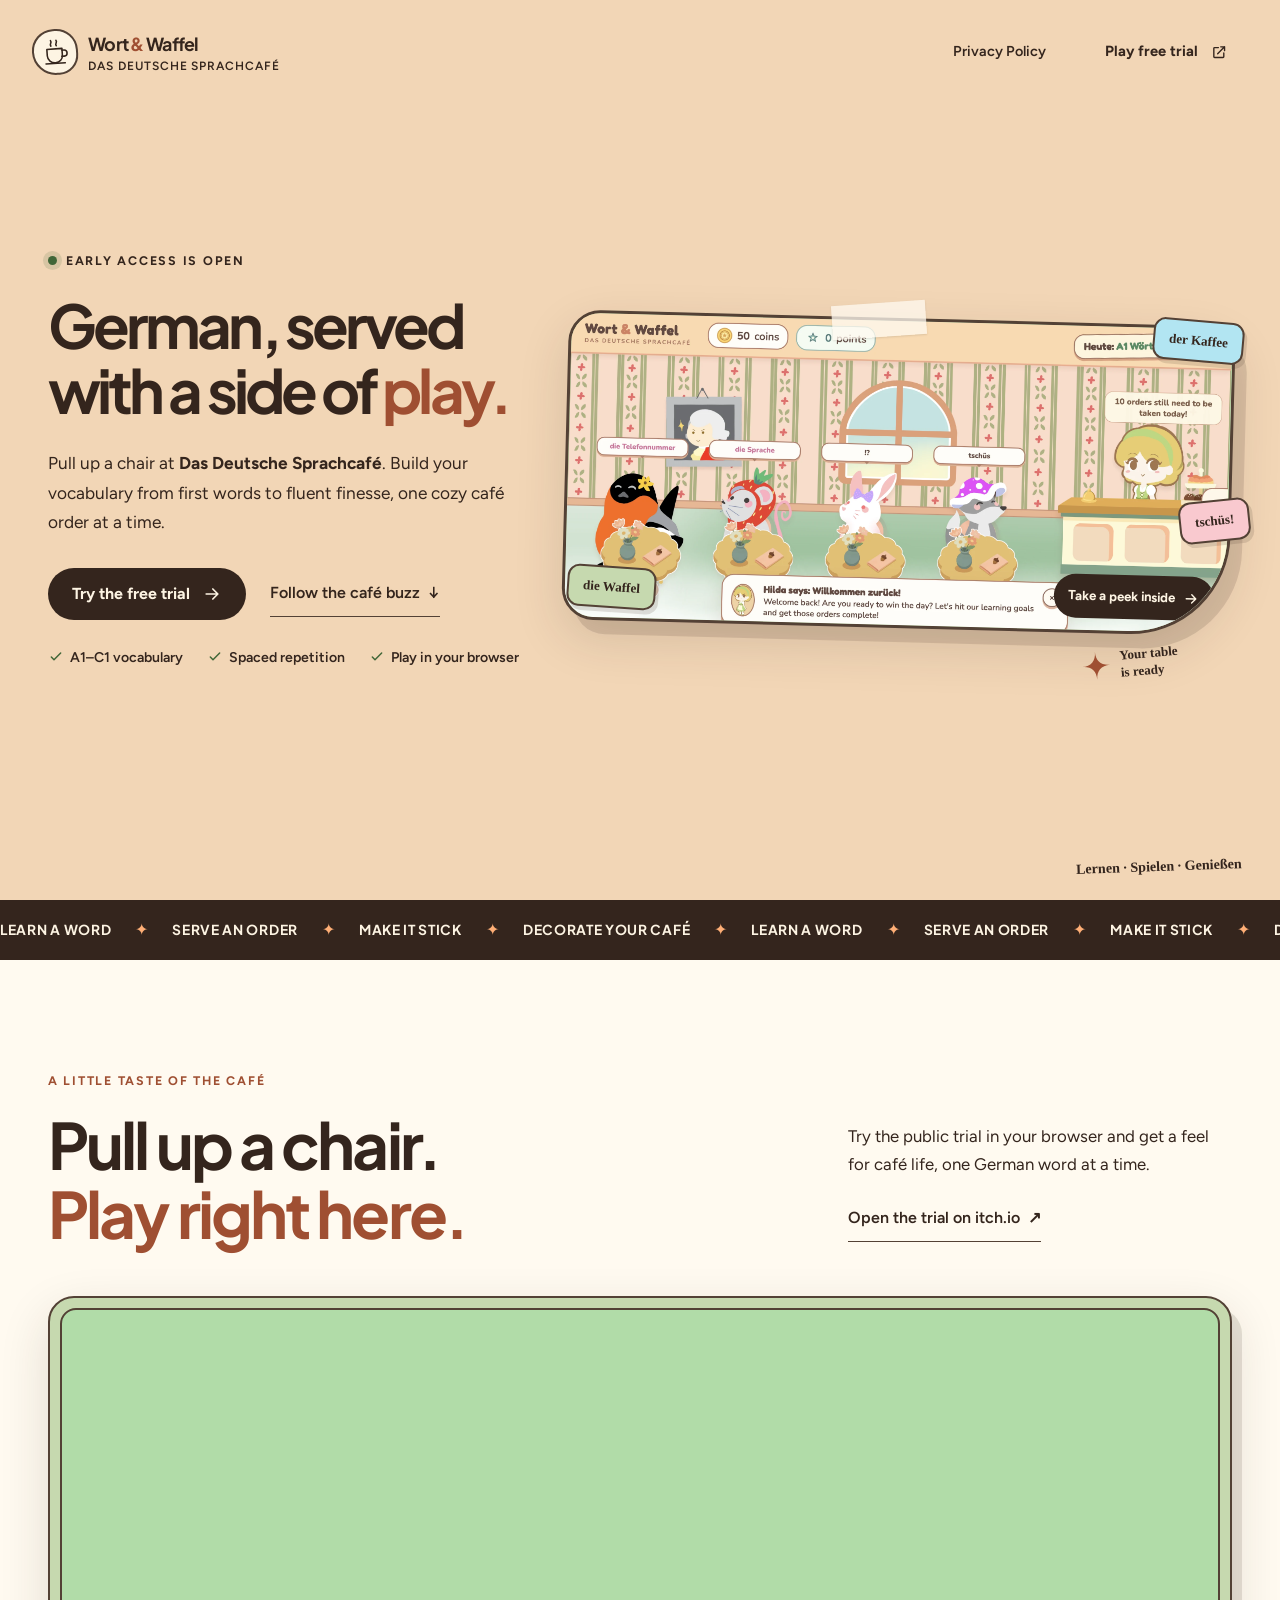
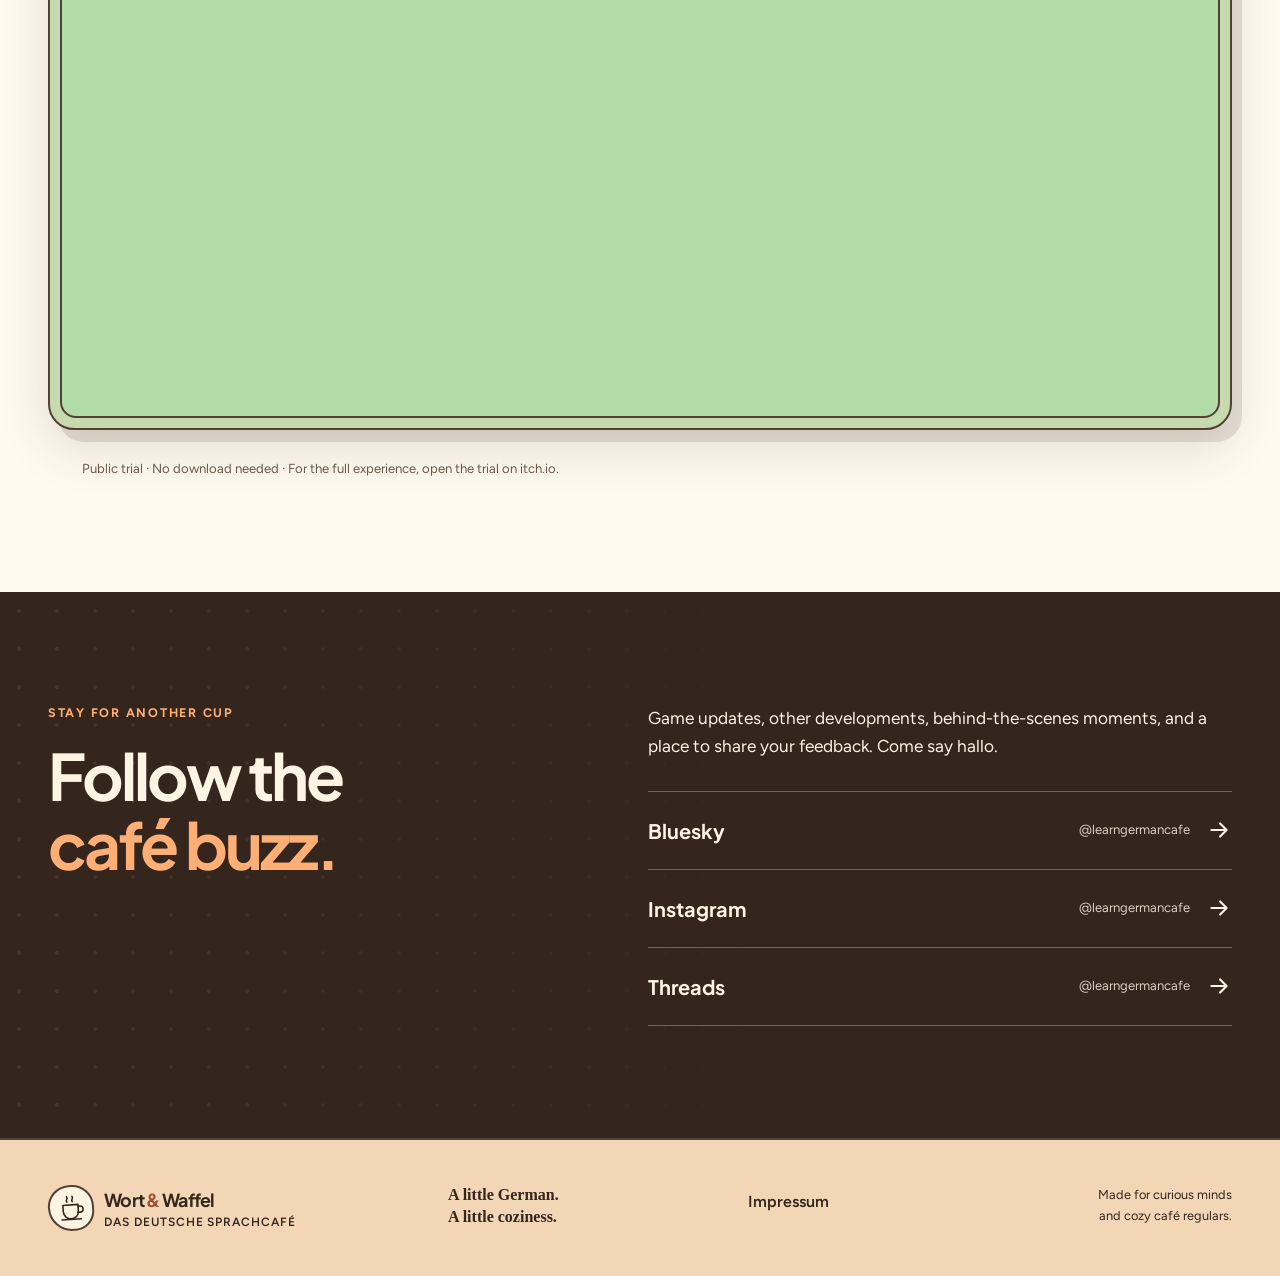
==== index.html @ 268d8aa4 "Publish café website" ====
<!doctype html>
<html lang="en">
<head>
  <meta charset="utf-8">
  <meta name="viewport" content="width=device-width, initial-scale=1">
  <meta name="theme-color" content="#f7d9b8">
  <meta name="description" content="Learn German from A1 to C1 through cozy café games, spaced repetition, learning cards, and vocabulary mini-games. Play the free Das Deutsche Sprachcafé trial.">
  <title>Das Deutsche Sprachcafé — German, served with a side of play</title>
  <link rel="icon" href="./assets/favicon.svg" type="image/svg+xml">
  <link rel="preload" href="./assets/cafe-gameplay.webp" as="image" type="image/webp">
  <link rel="stylesheet" href="./src/styles.css">
</head>
<body>
  <a class="skip-link" href="#main-content">Skip to content</a>

  <svg class="svg-library" aria-hidden="true">
    <symbol id="icon-cup" viewBox="0 0 48 48">
      <path d="M10 18h25v11c0 7-5 12-12 12S10 36 10 29V18Z" fill="none" stroke="currentColor" stroke-width="2.6" stroke-linejoin="round"/>
      <path d="M35 21h3a5 5 0 0 1 0 10h-4M7 42h32M17 13c-3-4 3-5 0-9M26 13c-3-4 3-5 0-9" fill="none" stroke="currentColor" stroke-width="2.6" stroke-linecap="round"/>
    </symbol>
    <symbol id="icon-arrow" viewBox="0 0 24 24">
      <path d="M5 12h13M13 6l6 6-6 6" fill="none" stroke="currentColor" stroke-width="2" stroke-linecap="round" stroke-linejoin="round"/>
    </symbol>
    <symbol id="icon-external" viewBox="0 0 24 24">
      <path d="M14 5h5v5M19 5l-9 9M18 13v5a1 1 0 0 1-1 1H6a1 1 0 0 1-1-1V7a1 1 0 0 1 1-1h5" fill="none" stroke="currentColor" stroke-width="1.8" stroke-linecap="round" stroke-linejoin="round"/>
    </symbol>
    <symbol id="icon-spark" viewBox="0 0 32 32">
      <path d="M16 2c0 9-5 14-14 14 9 0 14 5 14 14 0-9 5-14 14-14C21 16 16 11 16 2Z" fill="currentColor"/>
    </symbol>
    <symbol id="icon-check" viewBox="0 0 24 24">
      <path d="m5 12 4 4L19 6" fill="none" stroke="currentColor" stroke-width="2.2" stroke-linecap="round" stroke-linejoin="round"/>
    </symbol>
  </svg>

  <header class="site-header" data-header>
    <div class="nav-shell">
      <a class="brand" href="#top" aria-label="Das Deutsche Sprachcafé, back to top">
        <span class="brand-mark"><svg aria-hidden="true"><use href="#icon-cup"></use></svg></span>
        <span class="brand-copy"><strong>Wort <i>&amp;</i> Waffel</strong><small>Das Deutsche Sprachcafé</small></span>
      </a>
      <button class="menu-toggle" type="button" aria-expanded="false" aria-controls="site-nav" aria-label="Open navigation" data-menu-toggle>
        <span></span><span></span><span></span>
      </button>
      <nav class="site-nav" id="site-nav" aria-label="Main navigation" data-nav>
        <a href="./privacy.html">Privacy Policy</a>
      </nav>
      <a class="button button-small nav-cta" href="https://itch.io/profile/languagelearningcafe" target="_blank" rel="noopener noreferrer">
        Play free trial
        <svg aria-hidden="true"><use href="#icon-external"></use></svg>
      </a>
    </div>
  </header>

  <main id="main-content">
    <section class="hero" id="top" aria-labelledby="hero-title">
      <div class="hero-grid page-grid">
        <div class="hero-copy">
          <p class="eyebrow"><span class="status-dot"></span> Early Access is open</p>
          <h1 id="hero-title">German, served<br>with a side of <em>play.</em></h1>
          <p class="hero-intro">Pull up a chair at <strong>Das Deutsche Sprachcafé</strong>. Build your vocabulary from first words to fluent finesse, one cozy café order at a time.</p>
          <div class="hero-actions">
            <a class="button button-primary" href="https://itch.io/profile/languagelearningcafe" target="_blank" rel="noopener noreferrer">
              Try the free trial
              <svg aria-hidden="true"><use href="#icon-arrow"></use></svg>
            </a>
            <a class="text-link" href="#community">Follow the café buzz <span aria-hidden="true">↓</span></a>
          </div>
          <ul class="hero-notes" aria-label="Game highlights">
            <li><svg aria-hidden="true"><use href="#icon-check"></use></svg> A1–C1 vocabulary</li>
            <li><svg aria-hidden="true"><use href="#icon-check"></use></svg> Spaced repetition</li>
            <li><svg aria-hidden="true"><use href="#icon-check"></use></svg> Play in your browser</li>
          </ul>
        </div>

        <div class="hero-visual">
          <div class="screenshot-stage">
            <span class="paper-tape" aria-hidden="true"></span>
            <button class="screenshot-button" type="button" data-open-screenshot aria-label="Open the full game screenshot">
              <img src="./assets/cafe-gameplay.webp" width="2482" height="1142" alt="Inside Das Deutsche Sprachcafé: animal customers sit at café tables while Hilda welcomes the player." fetchpriority="high">
              <span class="screenshot-expand">Take a peek inside <svg aria-hidden="true"><use href="#icon-arrow"></use></svg></span>
            </button>
            <span class="vocab-chip chip-one" aria-hidden="true">der Kaffee</span>
            <span class="vocab-chip chip-two" aria-hidden="true">tschüs!</span>
            <span class="vocab-chip chip-three" aria-hidden="true">die Waffel</span>
            <div class="table-ready" aria-hidden="true">
              <svg><use href="#icon-spark"></use></svg>
              <span>Your table<br>is ready</span>
            </div>
          </div>
        </div>
      </div>
      <div class="hero-scribble" aria-hidden="true">Lernen &middot; Spielen &middot; Genießen</div>
    </section>

    <div class="word-ribbon" aria-label="Game features">
      <div class="ribbon-track">
        <span>Learn a word</span><i>✦</i><span>Serve an order</span><i>✦</i><span>Make it stick</span><i>✦</i><span>Decorate your café</span><i>✦</i>
        <span aria-hidden="true">Learn a word</span><i aria-hidden="true">✦</i><span aria-hidden="true">Serve an order</span><i aria-hidden="true">✦</i><span aria-hidden="true">Make it stick</span><i aria-hidden="true">✦</i><span aria-hidden="true">Decorate your café</span><i aria-hidden="true">✦</i>
      </div>
    </div>

    <!-- Playable trial -->
    <section class="trial-section section-pad" id="trial" aria-labelledby="trial-title">
      <div class="page-grid trial-grid">
        <div class="trial-heading">
          <p class="section-label">A little taste of the café</p>
          <h2 id="trial-title">Pull up a chair.<br><em>Play right here.</em></h2>
        </div>
        <div class="trial-intro">
          <p>Try the public trial in your browser and get a feel for café life, one German word at a time.</p>
          <a class="text-link" href="https://languagelearningcafe.itch.io/trial-learngermancafe" target="_blank" rel="noopener noreferrer">Open the trial on itch.io <span aria-hidden="true">↗</span></a>
        </div>
        <div class="trial-embed">
          <div class="trial-frame">
            <iframe frameborder="0" src="https://itch.io/embed-upload/20374962?color=b1dca8" allowfullscreen="" loading="lazy" width="1240" height="710" title="Learn German Cafe — Das Deutsche Sprachcafé, playable trial"><a href="https://languagelearningcafe.itch.io/trial-learngermancafe">Play Learn German Cafe - Das Deutsche Sprachcafé Wort &amp; Waffel (Trial Version Access) on itch.io</a></iframe>
          </div>
        </div>
        <p class="trial-note">Public trial · No download needed · For the full experience, open the trial on itch.io.</p>
      </div>
    </section>

    <!-- Community -->
    <section class="community-section section-pad" id="community" aria-labelledby="community-title">
      <div class="community-pattern" aria-hidden="true"></div>
      <div class="page-grid community-grid">
        <div>
          <p class="section-label">Stay for another cup</p>
          <h2 id="community-title">Follow the<br><em>café buzz.</em></h2>
        </div>
        <div class="community-copy">
          <p>Game updates, other developments, behind-the-scenes moments, and a place to share your feedback. Come say hallo.</p>
          <div class="social-links">
            <a href="https://bsky.app/profile/learngermancafe.bsky.social" target="_blank" rel="noopener noreferrer">
              <span class="social-name">Bluesky</span><span class="social-handle">@learngermancafe</span><svg aria-hidden="true"><use href="#icon-arrow"></use></svg>
            </a>
            <a href="https://www.instagram.com/learngermancafe/" target="_blank" rel="noopener noreferrer">
              <span class="social-name">Instagram</span><span class="social-handle">@learngermancafe</span><svg aria-hidden="true"><use href="#icon-arrow"></use></svg>
            </a>
            <a href="https://www.threads.com/@learngermancafe" target="_blank" rel="noopener noreferrer">
              <span class="social-name">Threads</span><span class="social-handle">@learngermancafe</span><svg aria-hidden="true"><use href="#icon-arrow"></use></svg>
            </a>
          </div>
        </div>
      </div>
    </section>
  </main>

  <footer class="site-footer">
    <div class="page-grid footer-grid">
      <a class="brand footer-brand" href="#top" aria-label="Back to the top">
        <span class="brand-mark"><svg aria-hidden="true"><use href="#icon-cup"></use></svg></span>
        <span class="brand-copy"><strong>Wort <i>&amp;</i> Waffel</strong><small>Das Deutsche Sprachcafé</small></span>
      </a>
      <p>A little German.<br>A little coziness.</p>
      <nav aria-label="Legal information">
        <a href="./impressum.html">Impressum</a>
      </nav>
      <p class="footer-small">Made for curious minds<br>and cozy café regulars.</p>
    </div>
  </footer>

  <dialog class="screenshot-dialog" data-screenshot-dialog aria-labelledby="screenshot-title">
    <div class="dialog-topline">
      <h2 id="screenshot-title">A moment inside the café</h2>
      <button type="button" class="dialog-close" data-close-screenshot aria-label="Close screenshot"><span></span><span></span></button>
    </div>
    <img src="./assets/cafe-full-screenshot.webp" width="3006" height="1542" loading="lazy" alt="Full Das Deutsche Sprachcafé game screen showing vocabulary prompts, animal guests, and Hilda’s welcome message.">
    <a class="button button-primary dialog-cta" href="https://itch.io/profile/languagelearningcafe" target="_blank" rel="noopener noreferrer">Try the game on itch.io <svg aria-hidden="true"><use href="#icon-external"></use></svg></a>
  </dialog>

  <script type="module" src="./src/main.js"></script>
</body>
</html>
---- src/styles.css ----
@font-face {
  font-family: "Figtree";
  font-style: normal;
  font-weight: 400 700;
  font-display: swap;
  src: url("../assets/fonts/figtree-latin.woff2") format("woff2");
}
@font-face {
  font-family: "Plus Jakarta Sans";
  font-style: normal;
  font-weight: 600 800;
  font-display: swap;
  src: url("../assets/fonts/plus-jakarta-sans-latin.woff2") format("woff2");
}

/* Palette derived from the game's peach, sage, cream, and cocoa world. */
:root {
  --p-cream: oklch(0.97 0.025 83);
  --p-paper: oklch(0.985 0.014 83);
  --p-peach: oklch(0.89 0.052 70);
  --p-peach-pop: oklch(0.82 0.12 55);
  --p-sage: oklch(0.86 0.06 127);
  --p-pink: oklch(0.88 0.055 10);
  --p-blue: oklch(0.89 0.055 215);
  --p-lavender: oklch(0.79 0.055 305);
  --p-cocoa: oklch(0.39 0.032 55);
  --p-cocoa-dark: oklch(0.28 0.027 50);
  --p-cocoa-soft: oklch(0.48 0.035 55);
  --p-terracotta: oklch(0.52 0.115 40);
  --p-green: oklch(0.47 0.085 140);

  --surface: var(--p-cream);
  --surface-raised: var(--p-paper);
  --surface-warm: var(--p-peach);
  --text: var(--p-cocoa-dark);
  --text-soft: var(--p-cocoa-soft);
  --accent: var(--p-terracotta);
  --focus: var(--p-green);
  --button-bg: var(--p-cocoa-dark);
  --button-text: var(--p-cream);
  --border: color-mix(in oklch, var(--p-cocoa) 24%, transparent);

  --font-body: "Figtree", "Trebuchet MS", sans-serif;
  --font-display: "Plus Jakarta Sans", "Trebuchet MS", sans-serif;
  --font-hand: "Segoe Print", "Bradley Hand", cursive;
  --page-max: 1440px;
  --radius-small: 16px;
  --radius: 28px;
  --shadow-paper: 0 18px 50px color-mix(in oklch, var(--p-cocoa-dark) 14%, transparent);
}

* { box-sizing: border-box; margin: 0; padding: 0; }
html { scroll-behavior: smooth; scroll-padding-top: 96px; }
body {
  min-width: 320px;
  overflow-x: clip;
  color: var(--text);
  background: var(--surface);
  font: 400 1rem/1.65 var(--font-body);
  -webkit-font-smoothing: antialiased;
}
img { display: block; max-width: 100%; height: auto; }
a { color: inherit; text-decoration: none; }
button, a { -webkit-tap-highlight-color: transparent; }
button { color: inherit; font: inherit; cursor: pointer; }
ul { list-style: none; }
svg { display: block; width: 1.25em; height: 1.25em; }
::selection { color: var(--p-cocoa-dark); background: var(--p-peach-pop); }
:focus-visible { outline: 3px solid var(--focus); outline-offset: 4px; }

.svg-library { position: absolute; width: 0; height: 0; overflow: hidden; }
.skip-link {
  position: fixed;
  z-index: 20;
  top: 12px;
  left: 12px;
  padding: 12px 18px;
  transform: translateY(-150%);
  border-radius: 10px;
  color: var(--p-cream);
  background: var(--p-cocoa-dark);
  transition: transform 180ms ease-out;
}
.skip-link:focus { transform: translateY(0); }
.page-grid { width: min(100%, var(--page-max)); margin-inline: auto; padding-inline: 20px; }
.section-pad { padding-block: 80px; }
.section-label, .eyebrow {
  font-size: .78rem;
  font-weight: 700;
  letter-spacing: .14em;
  line-height: 1.4;
  text-transform: uppercase;
}
h1, h2, h3, h4 { font-family: var(--font-display); line-height: 1.08; text-wrap: balance; }
h2 { font-size: clamp(2.35rem, 9vw, 4rem); letter-spacing: -.045em; }
h2 em, h1 em { color: var(--accent); font-style: normal; }
p { max-width: 68ch; }

.button {
  display: inline-flex;
  min-height: 52px;
  align-items: center;
  justify-content: center;
  gap: 12px;
  padding: 14px 22px;
  border: 2px solid transparent;
  border-radius: 999px;
  font-weight: 700;
  line-height: 1.2;
  transition: transform 180ms ease-out, background-color 180ms ease-out, color 180ms ease-out;
}
.button:hover { transform: translateY(-3px); }
.button:active { transform: translateY(0) scale(.98); }
.button-primary { color: var(--button-text); background: var(--button-bg); }
.button-primary:hover { background: var(--p-terracotta); }
.button-outline { border-color: var(--p-cocoa-dark); background: transparent; }
.button-outline:hover { color: var(--p-cream); background: var(--p-cocoa-dark); }
.button-small { min-height: 44px; padding: 11px 18px; font-size: .92rem; }
.button svg { flex: 0 0 auto; }
.text-link {
  display: inline-flex;
  min-height: 44px;
  align-items: center;
  gap: 8px;
  padding-block: 10px;
  border-bottom: 1px solid var(--p-cocoa);
  font-weight: 600;
  transition: color 180ms ease-out, border-color 180ms ease-out;
}
.text-link:hover { color: var(--accent); border-color: var(--accent); }

/* Navigation */
.site-header {
  position: absolute;
  z-index: 10;
  top: 0;
  left: 0;
  width: 100%;
  padding: 14px 20px;
}
.nav-shell {
  display: flex;
  width: min(100%, var(--page-max));
  min-height: 64px;
  align-items: center;
  justify-content: space-between;
  gap: 16px;
  margin-inline: auto;
}
.brand { display: inline-flex; min-height: 48px; align-items: center; gap: 10px; }
.brand-mark {
  display: grid;
  width: 46px;
  height: 46px;
  flex: 0 0 auto;
  place-items: center;
  border: 2px solid var(--p-cocoa);
  border-radius: 50% 50% 45% 55%;
  background: var(--p-cream);
  transform: rotate(-4deg);
}
.brand-mark svg { width: 29px; height: 29px; }
.brand-copy { display: flex; flex-direction: column; }
.brand-copy strong { font-family: var(--font-display); font-size: 1rem; letter-spacing: -.04em; }
.brand-copy strong i { color: var(--accent); font-style: normal; }
.brand-copy small { font-size: .75rem; font-weight: 600; letter-spacing: .08em; line-height: 1.4; text-transform: uppercase; }
.menu-toggle {
  display: flex;
  width: 48px;
  height: 48px;
  flex-direction: column;
  align-items: center;
  justify-content: center;
  gap: 5px;
  border: 2px solid var(--p-cocoa);
  border-radius: 50%;
  background: var(--p-cream);
}
.menu-toggle span { width: 20px; height: 2px; border-radius: 2px; background: var(--p-cocoa); transition: transform 180ms ease-out, opacity 180ms ease-out; }
.menu-toggle[aria-expanded="true"] span:nth-child(1) { transform: translateY(7px) rotate(45deg); }
.menu-toggle[aria-expanded="true"] span:nth-child(2) { opacity: 0; }
.menu-toggle[aria-expanded="true"] span:nth-child(3) { transform: translateY(-7px) rotate(-45deg); }
.site-nav {
  position: absolute;
  top: 80px;
  right: 20px;
  left: 20px;
  display: grid;
  gap: 4px;
  padding: 16px;
  border: 2px solid var(--p-cocoa);
  border-radius: 22px;
  background: var(--p-paper);
  box-shadow: var(--shadow-paper);
  opacity: 0;
  pointer-events: none;
  transform: translateY(-10px) scale(.98);
  transform-origin: top;
  transition: opacity 180ms ease-out, transform 180ms ease-out;
}
.site-nav.is-open { opacity: 1; pointer-events: auto; transform: translateY(0) scale(1); }
.site-nav a { display: flex; min-height: 48px; align-items: center; padding: 10px 12px; border-radius: 10px; font-weight: 600; }
.site-nav a:hover { background: var(--p-peach); }
.nav-cta { display: none; }

/* Hero */
.hero { position: relative; min-height: 100svh; overflow: hidden; background: var(--surface-warm); }
.hero-grid { position: relative; display: grid; gap: 48px; padding-top: 124px; padding-bottom: 72px; }
.hero-copy { position: relative; z-index: 2; }
.eyebrow { display: inline-flex; align-items: center; gap: 9px; margin-bottom: 24px; }
.status-dot { width: 9px; height: 9px; border-radius: 50%; background: var(--p-green); box-shadow: 0 0 0 5px color-mix(in oklch, var(--p-green) 15%, transparent); }
.hero h1 { max-width: 12ch; font-size: clamp(3.1rem, 12vw, 5.4rem); letter-spacing: -.065em; }
.hero-intro { margin-top: 26px; font-size: 1.08rem; line-height: 1.7; }
.hero-intro strong { font-weight: 700; }
.hero-actions { display: flex; flex-wrap: wrap; align-items: center; gap: 16px 24px; margin-top: 30px; }
.hero-notes { display: flex; flex-wrap: wrap; gap: 10px 18px; margin-top: 26px; font-size: .88rem; font-weight: 600; }
.hero-notes li { display: flex; align-items: center; gap: 6px; }
.hero-notes svg { width: 16px; height: 16px; color: var(--p-green); }
.hero-visual { position: relative; align-self: center; padding: 18px 4px 38px; }
.screenshot-stage { position: relative; }
.screenshot-button {
  position: relative;
  display: block;
  width: 100%;
  overflow: hidden;
  border: 3px solid var(--p-cocoa);
  border-radius: 26px 26px 70px 26px;
  background: var(--p-sage);
  box-shadow: 12px 14px 0 color-mix(in oklch, var(--p-cocoa) 16%, transparent), var(--shadow-paper);
  transform: rotate(1.5deg);
  transition: transform 220ms ease-out, box-shadow 220ms ease-out;
}
.screenshot-button:hover { transform: rotate(0) translateY(-5px); box-shadow: 8px 10px 0 color-mix(in oklch, var(--p-cocoa) 15%, transparent), var(--shadow-paper); }
.screenshot-button img { width: 100%; aspect-ratio: 2482 / 1142; object-fit: cover; }
.screenshot-expand {
  position: absolute;
  right: 12px;
  bottom: 12px;
  display: inline-flex;
  min-height: 44px;
  align-items: center;
  gap: 8px;
  padding: 10px 14px;
  border-radius: 999px;
  color: var(--p-cream);
  background: var(--p-cocoa-dark);
  font-size: .82rem;
  font-weight: 700;
}
.paper-tape {
  position: absolute;
  z-index: 2;
  top: -15px;
  left: 40%;
  width: 94px;
  height: 34px;
  background: color-mix(in oklch, var(--p-paper) 75%, transparent);
  box-shadow: 0 1px 2px color-mix(in oklch, var(--p-cocoa) 15%, transparent);
  transform: rotate(-4deg);
}
.vocab-chip {
  position: absolute;
  z-index: 3;
  padding: 8px 14px;
  border: 2px solid var(--p-cocoa);
  border-radius: 12px;
  font-family: var(--font-hand);
  font-size: .82rem;
  font-weight: 700;
  box-shadow: 3px 4px 0 color-mix(in oklch, var(--p-cocoa) 16%, transparent);
}
.chip-one { top: -32px; right: 4%; background: var(--p-blue); transform: rotate(5deg); }
.chip-two { right: -4px; bottom: 30%; background: var(--p-pink); transform: rotate(-6deg); }
.chip-three { bottom: 6px; left: -4px; background: var(--p-sage); transform: rotate(4deg); }
.table-ready { position: absolute; right: 2%; bottom: -42px; display: flex; align-items: center; gap: 8px; font-family: var(--font-hand); font-size: .82rem; font-weight: 700; line-height: 1.3; transform: rotate(-5deg); }
.table-ready svg { width: 32px; height: 32px; color: var(--accent); }
.hero-scribble { display: none; }

/* Moving café ribbon */
.word-ribbon { overflow: hidden; border-block: 2px solid var(--p-cocoa-dark); color: var(--p-cream); background: var(--p-cocoa-dark); }
.ribbon-track { display: flex; width: max-content; align-items: center; gap: 24px; padding-block: 15px; animation: ribbon-scroll 32s linear infinite; }
.ribbon-track span { font-family: var(--font-display); font-size: .86rem; font-weight: 700; letter-spacing: .05em; text-transform: uppercase; white-space: nowrap; }
.ribbon-track i { color: var(--p-peach-pop); font-style: normal; }
@keyframes ribbon-scroll { to { transform: translateX(-50%); } }

/* Playable itch.io trial */
.trial-section { background: var(--p-paper); }
.trial-grid { display: grid; gap: 28px; }
.trial-heading .section-label { margin-bottom: 20px; color: var(--accent); }
.trial-intro { display: grid; align-content: end; justify-items: start; gap: 16px; }
.trial-intro > p { font-size: 1.05rem; }
.trial-embed { padding: 10px; border: 2px solid var(--p-cocoa); border-radius: 26px; background: var(--p-sage); box-shadow: 10px 12px 0 color-mix(in oklch, var(--p-cocoa) 14%, transparent), var(--shadow-paper); }
.trial-frame { height: clamp(280px, 57.3vw, 710px); overflow: hidden; border: 2px solid var(--p-cocoa); border-radius: 16px; background: #b1dca8; }
.trial-frame iframe { display: block; width: 100%; height: 100%; border: 0; }
.trial-note { color: var(--text-soft); font-size: .82rem; text-align: center; }

/* Community */
.community-section { position: relative; overflow: hidden; color: var(--p-cream); background: var(--p-cocoa-dark); }
.community-pattern { position: absolute; inset: 0; opacity: .12; background-image: radial-gradient(circle, var(--p-peach-pop) 1.5px, transparent 2px); background-size: 38px 38px; mask-image: linear-gradient(90deg, black, transparent 65%); }
.community-grid { position: relative; display: grid; gap: 40px; }
.community-grid .section-label { margin-bottom: 20px; color: var(--p-peach-pop); }
.community-grid h2 em { color: var(--p-peach-pop); }
.community-copy > p { color: var(--p-cream); font-size: 1.08rem; }
.social-links { margin-top: 30px; border-top: 1px solid color-mix(in oklch, var(--p-cream) 30%, transparent); }
.social-links a { display: grid; grid-template-columns: 1fr auto; align-items: center; gap: 2px 16px; min-height: 78px; padding-block: 14px; border-bottom: 1px solid color-mix(in oklch, var(--p-cream) 30%, transparent); transition: color 180ms ease-out, padding-left 180ms ease-out; }
.social-links a:hover { padding-left: 8px; color: var(--p-peach-pop); }
.social-name { font-family: var(--font-display); font-size: 1.25rem; font-weight: 700; }
.social-handle { color: var(--p-cream); font-size: .82rem; opacity: .82; }
.social-links svg { grid-column: 2; grid-row: 1 / span 2; width: 26px; height: 26px; }

/* Footer */
.site-footer { padding-block: 44px; border-top: 2px solid var(--p-cocoa); background: var(--p-peach); }
.footer-grid { display: grid; gap: 30px; }
.footer-grid > p:not(.footer-small) { font-family: var(--font-hand); font-weight: 700; line-height: 1.4; }
.footer-grid nav { display: grid; gap: 8px; }
.footer-grid nav a { display: inline-flex; min-height: 36px; align-items: center; font-weight: 600; text-decoration: underline; text-decoration-color: transparent; text-underline-offset: 4px; }
.footer-grid nav a:hover { text-decoration-color: currentColor; }
.footer-small { font-size: .8rem; }

/* Screenshot dialog */
.screenshot-dialog {
  width: min(1200px, calc(100% - 32px));
  max-height: 90dvh;
  margin: auto;
  padding: 20px;
  overflow: auto;
  border: 2px solid var(--p-cocoa);
  border-radius: 26px;
  color: var(--text);
  background: var(--p-paper);
  box-shadow: var(--shadow-paper);
}
.screenshot-dialog::backdrop { background: color-mix(in oklch, var(--p-cocoa-dark) 82%, transparent); }
.screenshot-dialog[open] { animation: dialog-in 220ms ease-out; }
@keyframes dialog-in { from { opacity: 0; transform: scale(.95); } to { opacity: 1; transform: scale(1); } }
.dialog-topline { display: flex; align-items: center; justify-content: space-between; gap: 16px; margin-bottom: 18px; }
.dialog-topline h2 { font-size: clamp(1.2rem, 4vw, 1.8rem); letter-spacing: -.03em; }
.dialog-close { position: relative; width: 48px; height: 48px; flex: 0 0 auto; border: 2px solid var(--p-cocoa); border-radius: 50%; background: var(--p-peach); transition: transform 160ms ease-out, background-color 160ms ease-out; }
.dialog-close:hover { background: var(--p-pink); transform: rotate(6deg); }
.dialog-close span { position: absolute; top: 21px; left: 12px; width: 20px; height: 2px; background: var(--p-cocoa); transform: rotate(45deg); }
.dialog-close span:last-child { transform: rotate(-45deg); }
.screenshot-dialog > img { width: 100%; border: 1px solid var(--border); border-radius: 16px; }
.dialog-cta { margin-top: 20px; }

@media (min-width: 600px) {
  .page-grid { padding-inline: 32px; }
  .hero-grid { padding-top: 142px; }
  .hero h1 { font-size: clamp(4.5rem, 10vw, 6.2rem); }
  .hero-notes { gap: 12px 24px; }
  .footer-grid { grid-template-columns: 1.5fr 1fr; }
}

@media (min-width: 760px) {
  .section-pad { padding-block: 112px; }
  .community-grid { grid-template-columns: .9fr 1.1fr; }
  .social-links a { grid-template-columns: 1fr 1fr auto; }
  .social-handle { text-align: right; }
  .social-links svg { grid-column: 3; grid-row: auto; }
}

@media (min-width: 1024px) {
  .page-grid { display: grid; grid-template-columns: repeat(12, minmax(0, 1fr)); column-gap: 16px; padding-inline: 48px; }
  .site-header { padding: 20px 32px; }
  .menu-toggle { display: none; }
  .nav-shell { gap: 28px; }
  .site-nav { position: static; display: flex; align-items: center; justify-content: center; gap: 4px; margin-left: auto; padding: 0; border: 0; border-radius: 0; background: transparent; box-shadow: none; opacity: 1; pointer-events: auto; transform: none; }
  .site-nav a { min-height: 44px; padding: 8px 11px; font-size: .9rem; }
  .site-nav a:hover { background: color-mix(in oklch, var(--p-paper) 50%, transparent); }
  .nav-cta { display: inline-flex; }
  .brand-copy strong { font-size: 1.12rem; }
  .brand-copy small { font-size: .75rem; }

  .hero-grid { min-height: 100svh; align-items: center; gap: 0; padding-top: 130px; padding-bottom: 90px; }
  .hero-copy { grid-column: 1 / span 5; padding-bottom: 24px; }
  .hero h1 { font-size: clamp(3.6rem, 4.7vw, 4.8rem); }
  .hero-intro { max-width: 46ch; }
  .hero-visual { grid-column: 6 / span 7; padding: 36px 0 30px 24px; }
  .hero-scribble { position: absolute; right: 3vw; bottom: 22px; display: block; font-family: var(--font-hand); font-size: .88rem; font-weight: 700; transform: rotate(-2deg); }
  .screenshot-button { border-radius: 32px 32px 100px 32px; }
  .chip-one { top: 2px; right: -12px; }
  .chip-two { right: -18px; bottom: 28%; }
  .chip-three { bottom: 20px; left: 2px; }
  .table-ready { right: 8%; bottom: -52px; }

  .trial-heading { grid-column: 1 / span 8; }
  .trial-intro { grid-column: 9 / span 4; padding-bottom: 6px; }
  .trial-embed, .trial-note { grid-column: 1 / span 12; }
  .trial-embed { margin-top: 20px; }

  .community-grid > div:first-child { grid-column: 1 / span 5; }
  .community-copy { grid-column: 7 / span 6; }
  .footer-grid { align-items: start; }
  .footer-brand { grid-column: 1 / span 4; }
  .footer-grid > p:not(.footer-small) { grid-column: 5 / span 2; }
  .footer-grid nav { grid-column: 8 / span 2; }
  .footer-small { grid-column: 11 / span 2; text-align: right; }
  .screenshot-dialog { padding: 26px; }
}

@media (min-width: 1400px) {
  .page-grid { padding-inline: 56px; }
  .hero h1 { font-size: 4.8rem; }
  .hero-intro { font-size: 1.15rem; }
  .hero-actions { margin-top: 36px; }
}

@media (prefers-reduced-motion: reduce) {
  html { scroll-behavior: auto; }
  *, *::before, *::after { animation: none !important; transition: none !important; }
  .ribbon-track { transform: none !important; }
  .screenshot-button, .screenshot-button:hover, .vocab-chip { transform: none; }
}

/* Legal pages */
.legal-page { background: var(--surface); }
.legal-header .nav-shell { flex-wrap: wrap; }
.legal-nav { display: flex; width: 100%; align-items: center; justify-content: space-between; gap: 12px; }
.legal-nav > a:not(.button) { display: inline-flex; min-height: 44px; align-items: center; border-bottom: 2px solid transparent; font-size: .86rem; font-weight: 700; }
.legal-nav > a:not(.button):hover, .legal-nav > a[aria-current="page"] { border-bottom-color: var(--p-cocoa-dark); }
.legal-nav .button { margin-left: auto; color: var(--p-cream); background: var(--p-cocoa-dark); }
.legal-hero { padding: 166px 20px 58px; border-bottom: 2px solid var(--p-cocoa); background: var(--p-peach); }
.legal-hero-inner { width: min(100%, 1080px); margin-inline: auto; }
.legal-hero .section-label { margin-bottom: 20px; color: var(--accent); }
.legal-hero h1 { font-size: clamp(3.4rem, 15vw, 6.6rem); letter-spacing: -.065em; }
.legal-hero h1 em { color: var(--accent); font-style: normal; }
.legal-period { color: var(--accent); }
.legal-updated { margin-top: 24px; font-size: .9rem; font-weight: 600; }
.impressum-hero { background: var(--p-sage); }
.legal-layout { display: grid; width: min(100%, 1080px); gap: 36px; margin-inline: auto; padding: 44px 20px 88px; }
.legal-toc { display: flex; flex-wrap: wrap; align-items: center; gap: 6px 16px; padding-bottom: 24px; border-bottom: 1px solid var(--border); }
.legal-toc strong { width: 100%; margin-bottom: 6px; font-family: var(--font-display); font-size: .85rem; letter-spacing: .04em; }
.legal-toc a { display: inline-flex; min-height: 36px; align-items: center; color: var(--text-soft); font-size: .86rem; font-weight: 600; text-decoration: underline; text-decoration-color: transparent; text-underline-offset: 4px; }
.legal-toc a:hover { color: var(--accent); text-decoration-color: currentColor; }
.legal-document { max-width: 75ch; }
.legal-document section { margin-bottom: 34px; padding-bottom: 34px; border-bottom: 1px solid var(--border); scroll-margin-top: 24px; }
.legal-document section:last-child { margin-bottom: 0; padding-bottom: 0; border-bottom: 0; }
.legal-document h2 { margin-bottom: 18px; font-size: clamp(1.4rem, 6vw, 1.85rem); letter-spacing: -.035em; }
.legal-document p, .legal-document address { margin-top: 12px; font-style: normal; line-height: 1.75; }
.legal-document strong { font-weight: 700; }
.inline-link { color: var(--accent); font-weight: 700; text-decoration: underline; text-underline-offset: 3px; }
.inline-link:hover { color: var(--p-cocoa-dark); }
.legal-note { margin-bottom: 36px; padding: 20px 22px; border: 2px solid var(--p-cocoa); border-radius: var(--radius-small); background: var(--p-peach); line-height: 1.65; }
.app-policy { margin-top: 28px; }
.app-policy h3 { font-size: 1.08rem; letter-spacing: -.02em; }
.app-policy + .app-policy { padding-top: 26px; border-top: 1px dashed var(--border); }
.provider-name { font-family: var(--font-display); font-size: 1.5rem; font-weight: 800; letter-spacing: -.03em; }
.impressum-small { font-size: 5.5pt; line-height: 1.5; }
.contact-placeholder { font-weight: 600; }
.legal-footer-inner { display: flex; width: min(100%, var(--page-max)); flex-direction: column; gap: 24px; margin-inline: auto; padding-inline: 20px; }
.legal-footer nav { display: flex; flex-wrap: wrap; gap: 12px 24px; }
.legal-footer nav a { display: inline-flex; min-height: 44px; align-items: center; font-weight: 700; text-decoration: underline; text-underline-offset: 4px; }

@media (min-width: 760px) {
  .legal-header .nav-shell { flex-wrap: nowrap; }
  .legal-nav { width: auto; margin-left: auto; gap: 22px; }
  .legal-hero { padding: 168px 32px 70px; }
  .legal-layout { grid-template-columns: 190px minmax(0, 1fr); gap: 48px; padding: 64px 32px 112px; }
  .legal-toc { position: sticky; top: 24px; align-self: start; flex-direction: column; align-items: flex-start; gap: 4px; padding-bottom: 0; border-bottom: 0; }
  .legal-toc strong { margin-bottom: 12px; }
  .legal-footer-inner { flex-direction: row; align-items: center; justify-content: space-between; padding-inline: 32px; }
}

@media (min-width: 1024px) {
  .legal-layout { grid-template-columns: 220px minmax(0, 1fr); gap: 72px; }
}
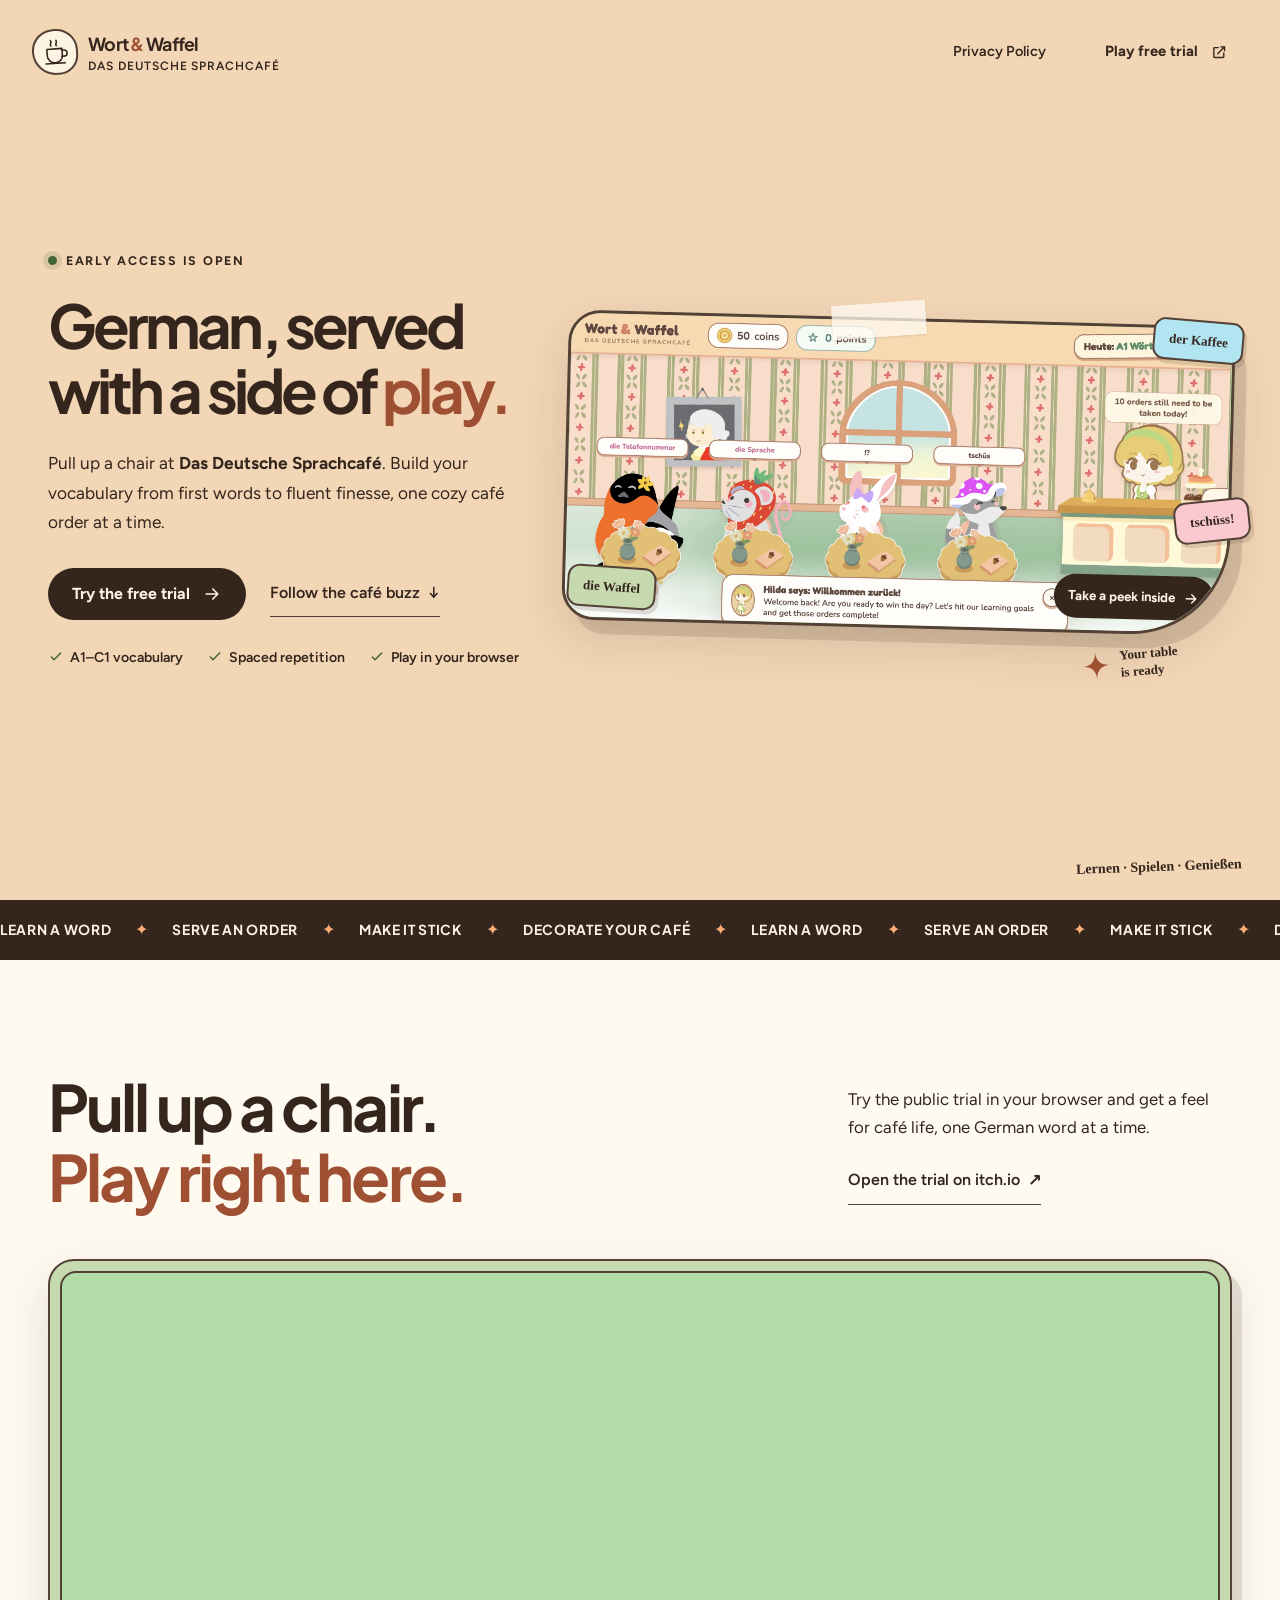
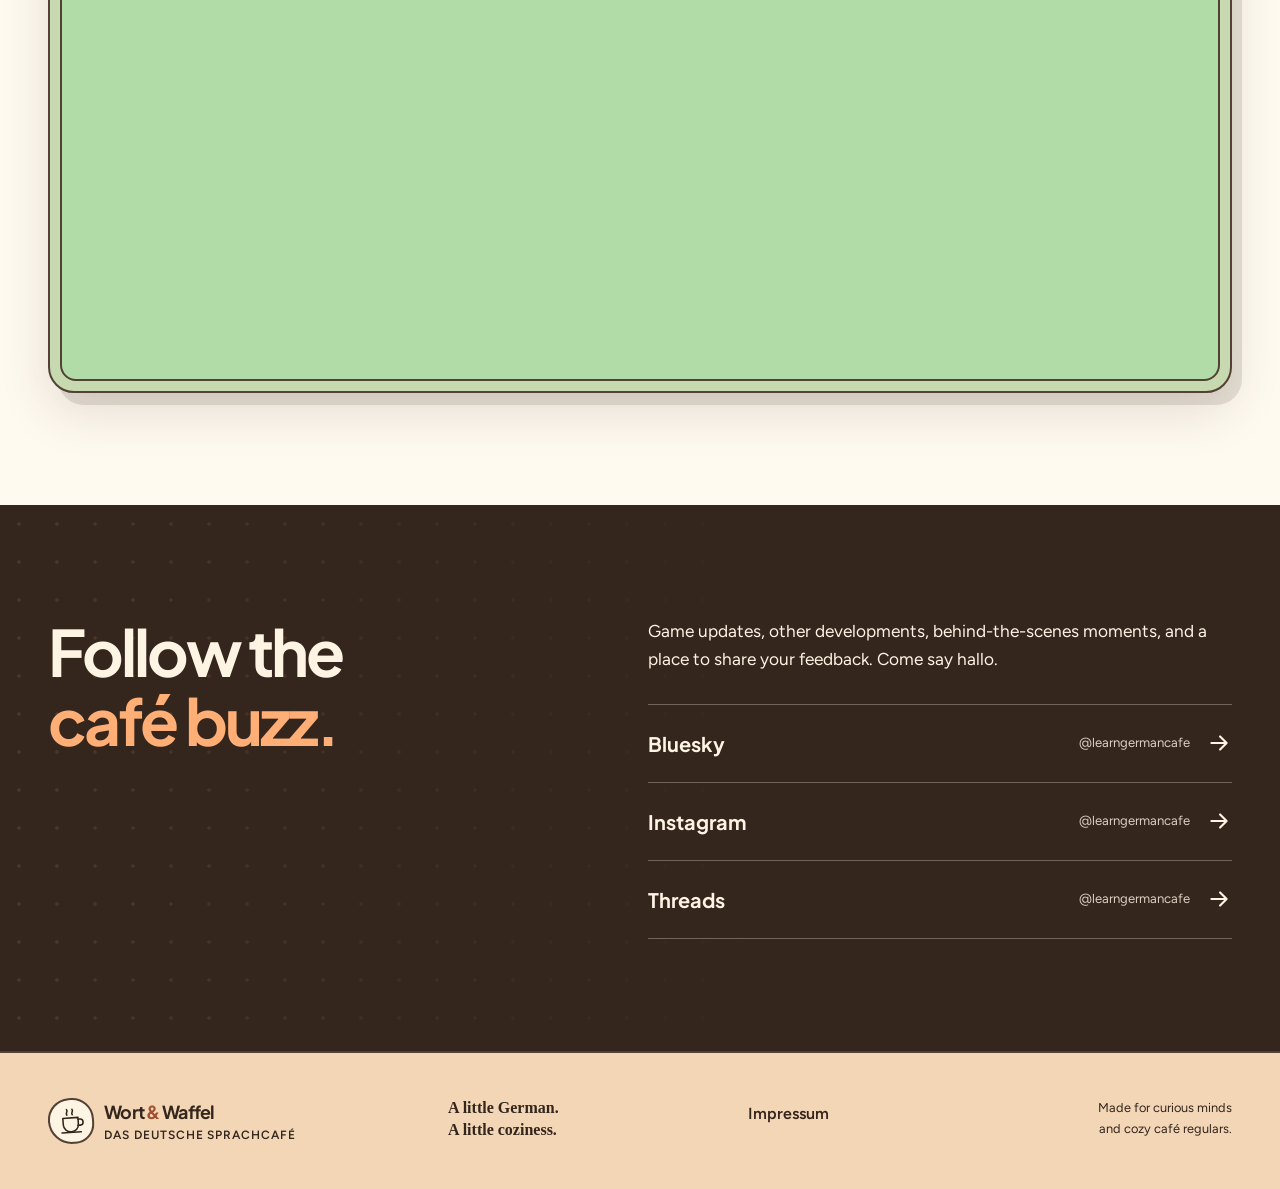
==== commit 2f29ca0e: "Update website" ====
--- a/index.html
+++ b/index.html
@@ -80,7 +80,7 @@
               <span class="screenshot-expand">Take a peek inside <svg aria-hidden="true"><use href="#icon-arrow"></use></svg></span>
             </button>
             <span class="vocab-chip chip-one" aria-hidden="true">der Kaffee</span>
-            <span class="vocab-chip chip-two" aria-hidden="true">tschüs!</span>
+            <span class="vocab-chip chip-two" aria-hidden="true">tschüss!</span>
             <span class="vocab-chip chip-three" aria-hidden="true">die Waffel</span>
             <div class="table-ready" aria-hidden="true">
               <svg><use href="#icon-spark"></use></svg>
@@ -94,7 +94,7 @@
 
     <div class="word-ribbon" aria-label="Game features">
       <div class="ribbon-track">
-        <span>Learn a word</span><i>✦</i><span>Serve an order</span><i>✦</i><span>Make it stick</span><i>✦</i><span>Decorate your café</span><i>✦</i>
+        <span>Learn a word</span><i>✦</i><span>Serve an order</span><i>✦</i><span>Make it stick</span><i>✦</i><span>Decorate your café</span><i>✦</i><span>Learn a word</span><i>✦</i><span>Serve an order</span><i>✦</i><span>Make it stick</span><i>✦</i><span>Decorate your café</span><i>✦</i><span>Learn a word</span><i>✦</i><span>Serve an order</span><i>✦</i><span>Make it stick</span><i>✦</i><span>Decorate your café</span><i>✦</i><span>Learn a word</span><i>✦</i><span>Serve an order</span><i>✦</i><span>Make it stick</span><i>✦</i><span>Decorate your café</span><i>✦</i>
         <span aria-hidden="true">Learn a word</span><i aria-hidden="true">✦</i><span aria-hidden="true">Serve an order</span><i aria-hidden="true">✦</i><span aria-hidden="true">Make it stick</span><i aria-hidden="true">✦</i><span aria-hidden="true">Decorate your café</span><i aria-hidden="true">✦</i>
       </div>
     </div>
@@ -103,7 +103,6 @@
     <section class="trial-section section-pad" id="trial" aria-labelledby="trial-title">
       <div class="page-grid trial-grid">
         <div class="trial-heading">
-          <p class="section-label">A little taste of the café</p>
           <h2 id="trial-title">Pull up a chair.<br><em>Play right here.</em></h2>
         </div>
         <div class="trial-intro">
@@ -115,7 +114,6 @@
             <iframe frameborder="0" src="https://itch.io/embed-upload/20374962?color=b1dca8" allowfullscreen="" loading="lazy" width="1240" height="710" title="Learn German Cafe — Das Deutsche Sprachcafé, playable trial"><a href="https://languagelearningcafe.itch.io/trial-learngermancafe">Play Learn German Cafe - Das Deutsche Sprachcafé Wort &amp; Waffel (Trial Version Access) on itch.io</a></iframe>
           </div>
         </div>
-        <p class="trial-note">Public trial · No download needed · For the full experience, open the trial on itch.io.</p>
       </div>
     </section>
 
@@ -124,7 +122,6 @@
       <div class="community-pattern" aria-hidden="true"></div>
       <div class="page-grid community-grid">
         <div>
-          <p class="section-label">Stay for another cup</p>
           <h2 id="community-title">Follow the<br><em>café buzz.</em></h2>
         </div>
         <div class="community-copy">
